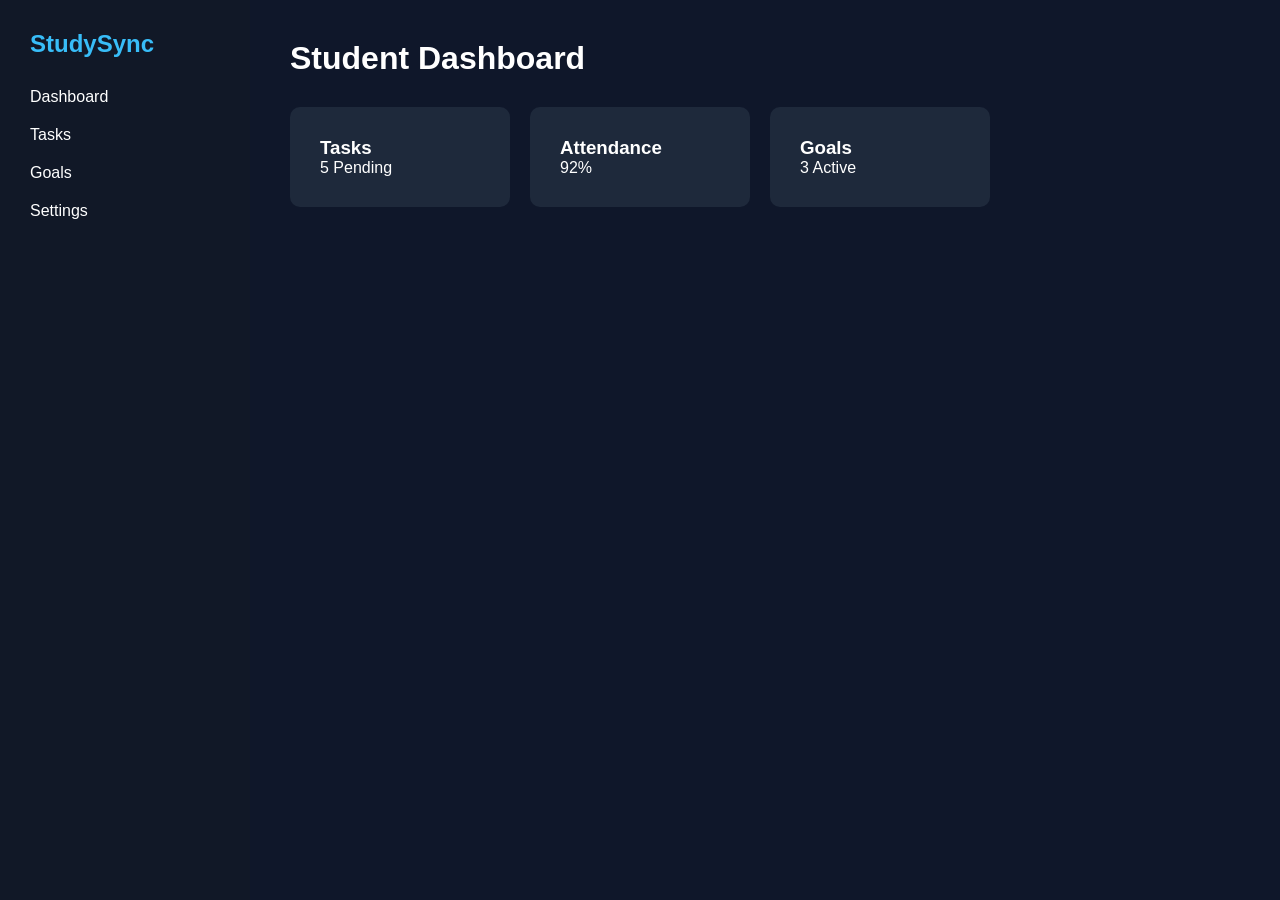
==== dashboard.html @ 3e72c03a "Added dashboard and login page content" ====
<!DOCTYPE html>
<html lang="en">
<head>
    <meta charset="UTF-8">
    <meta name="viewport" content="width=device-width, initial-scale=1.0">
    <title>Dashboard</title>

    <link rel="stylesheet" href="style.css">
</head>
<body>

    <div class="dashboard">

        <div class="sidebar">

            <h2>StudySync</h2>

            <a href="#">Dashboard</a>
            <a href="#">Tasks</a>
            <a href="#">Goals</a>
            <a href="#">Settings</a>

        </div>


        <div class="main-content">

            <h1>Student Dashboard</h1>

            <div class="dashboard-cards">

                <div class="dash-card">
                    <h3>Tasks</h3>
                    <p>5 Pending</p>
                </div>

                <div class="dash-card">
                    <h3>Attendance</h3>
                    <p>92%</p>
                </div>

                <div class="dash-card">
                    <h3>Goals</h3>
                    <p>3 Active</p>
                </div>

            </div>

        </div>

    </div>

</body>
</html>
---- style.css ----
*{
    margin: 0;
    padding: 0;
    box-sizing: border-box;
}


body{
    font-family: Arial, sans-serif;
    background-color: #0f172a;
    color: white;
}


/* Navbar */

.navbar{
    display: flex;
    justify-content: space-between;
    align-items: center;

    padding: 20px 50px;

    background-color: #111827;
}


.logo h1{
    color: #38bdf8;
}


.menu a{
    color: white;
    text-decoration: none;

    margin-left: 20px;
}


.menu a:hover{
    color: #38bdf8;
}



/* Hero Section */

.hero{
    height: 90vh;

    display: flex;
    justify-content: center;
    align-items: center;

    text-align: center;

    padding: 20px;
}


.hero-text h2{
    font-size: 50px;

    margin-bottom: 20px;
}


.hero-text p{
    font-size: 18px;

    color: #cbd5e1;

    margin-bottom: 30px;
}


button{
    padding: 12px 25px;

    border: none;
    border-radius: 6px;

    background-color: #38bdf8;

    color: white;

    font-size: 16px;

    cursor: pointer;
}


button:hover{
    background-color: #0ea5e9;
}
/* Features Section */

.features{
    padding: 80px 50px;

    text-align: center;
}


.features h2{
    font-size: 40px;

    margin-bottom: 50px;
}


.feature-box{
    display: flex;
    justify-content: center;
    gap: 30px;

    flex-wrap: wrap;
}


.card{
    background-color: #1e293b;

    padding: 30px;

    width: 300px;

    border-radius: 10px;

    transition: 0.3s;
}


.card:hover{
    transform: translateY(-10px);
}


.card h3{
    margin-bottom: 15px;

    color: #38bdf8;
}


.card p{
    color: #cbd5e1;
}
/* Responsive Design */

@media(max-width: 768px){

    .navbar{
        flex-direction: column;

        padding: 20px;
    }

    .menu{
        margin-top: 15px;
    }

    .menu a{
        margin: 0 10px;
    }

    .hero-text h2{
        font-size: 35px;
    }

    .hero-text p{
        font-size: 16px;
    }

    .feature-box{
        flex-direction: column;
        align-items: center;
    }

}
/* Footer */

.footer{
    background-color: #111827;

    padding: 20px;

    text-align: center;

    margin-top: 50px;
}


.footer p{
    color: #cbd5e1;
}
/* Dashboard */

.dashboard{
    display: flex;

    min-height: 100vh;
}


.sidebar{
    width: 250px;

    background-color: #111827;

    padding: 30px;
}


.sidebar h2{
    color: #38bdf8;

    margin-bottom: 30px;
}


.sidebar a{
    display: block;

    color: white;

    text-decoration: none;

    margin-bottom: 20px;
}


.sidebar a:hover{
    color: #38bdf8;
}


.main-content{
    flex: 1;

    padding: 40px;
}


.dashboard-cards{
    display: flex;

    gap: 20px;

    margin-top: 30px;

    flex-wrap: wrap;
}


.dash-card{
    background-color: #1e293b;

    padding: 30px;

    width: 220px;

    border-radius: 10px;
}
/* Login Page */

.login-container{
    height: 100vh;

    display: flex;
    justify-content: center;
    align-items: center;
}


.login-form{
    background-color: #1e293b;

    padding: 40px;

    border-radius: 10px;

    width: 350px;
}


.login-form h2{
    text-align: center;

    margin-bottom: 30px;
}


.login-form input{
    width: 100%;

    padding: 12px;

    margin-bottom: 20px;

    border: none;

    border-radius: 5px;
}
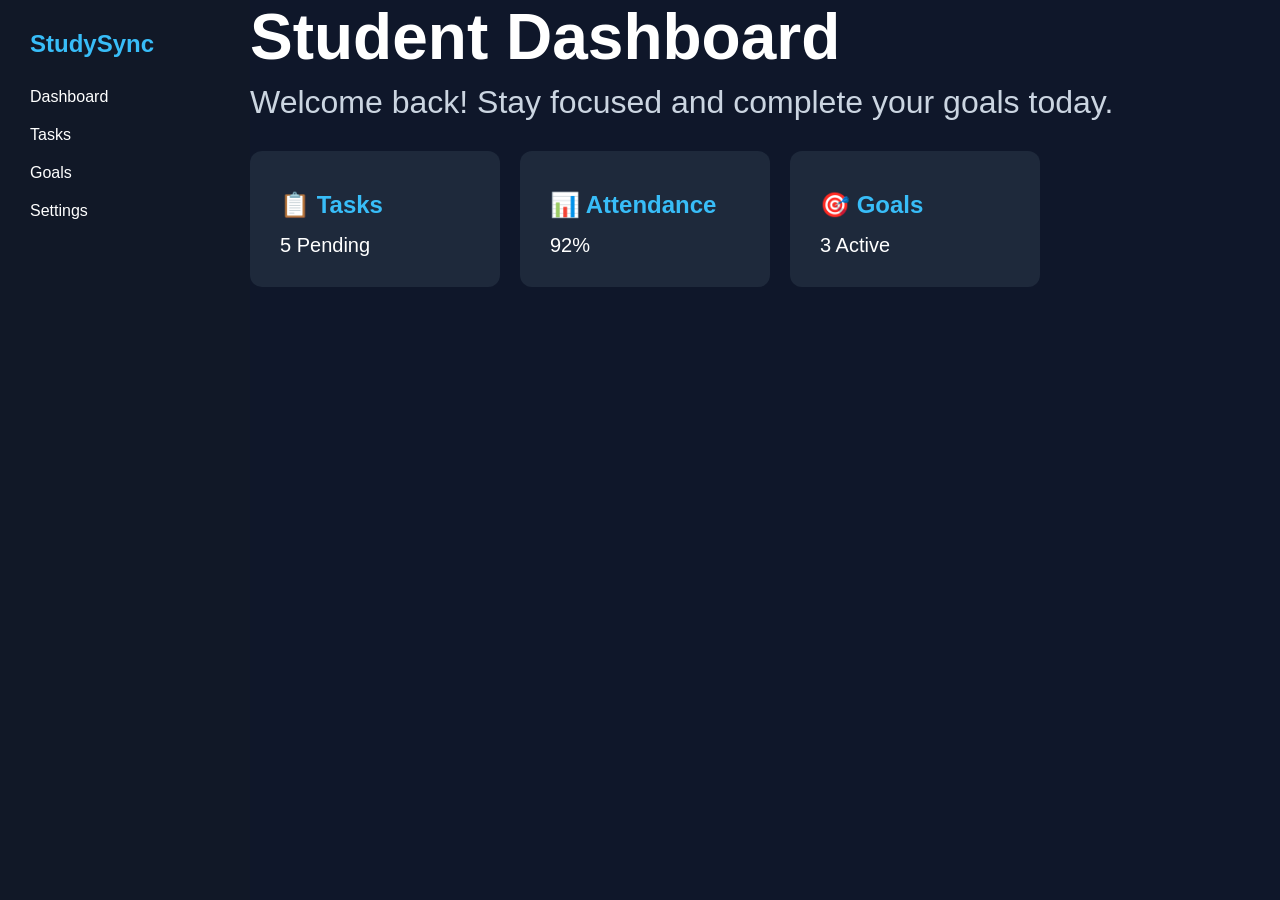
==== commit f0df8bc0: "Enhanced dashboard, login and added register page" ====
--- a/dashboard.html
+++ b/dashboard.html
@@ -26,21 +26,24 @@
         <div class="main-content">
 
             <h1>Student Dashboard</h1>
+            <p class="welcome-text">
+    Welcome back! Stay focused and complete your goals today.
+</p>
 
             <div class="dashboard-cards">
 
                 <div class="dash-card">
-                    <h3>Tasks</h3>
+                    <h3>📋 Tasks</h3>
                     <p>5 Pending</p>
                 </div>
 
                 <div class="dash-card">
-                    <h3>Attendance</h3>
+                    <h3>📊 Attendance</h3>
                     <p>92%</p>
                 </div>
 
                 <div class="dash-card">
-                    <h3>Goals</h3>
+                    <h3>🎯 Goals</h3>
                     <p>3 Active</p>
                 </div>
 
--- a/style.css
+++ b/style.css
@@ -79,7 +79,7 @@
     padding: 12px 25px;
 
     border: none;
-    border-radius: 6px;
+    border-radius: 8px;
 
     background-color: #38bdf8;
 
@@ -88,11 +88,17 @@
     font-size: 16px;
 
     cursor: pointer;
+
+    transition: all 0.3s ease;
 }
 
 
 button:hover{
     background-color: #0ea5e9;
+
+    transform: translateY(-3px);
+
+    box-shadow: 0 8px 20px rgba(56, 189, 248, 0.3);
 }
 /* Features Section */
 
@@ -129,11 +135,13 @@
     border-radius: 10px;
 
     transition: 0.3s;
-}
-
+    transition: all 0.3s ease;
+}
 
 .card:hover{
     transform: translateY(-10px);
+
+    box-shadow: 0 10px 25px rgba(56, 189, 248, 0.2);
 }
 
 
@@ -228,18 +236,23 @@
     text-decoration: none;
 
     margin-bottom: 20px;
+
+    transition: all 0.3s ease;
 }
 
 
 .sidebar a:hover{
     color: #38bdf8;
+
+    padding-left: 10px;
 }
 
 
 .main-content{
     flex: 1;
-
-    padding: 40px;
+ font-size: 32px;
+   
+     margin-bottom: 10px;
 }
 
 
@@ -259,10 +272,29 @@
 
     padding: 30px;
 
-    width: 220px;
-
-    border-radius: 10px;
-}
+    width: 250px;
+
+    border-radius: 12px;
+
+    transition: all 0.3s ease;
+}
+.dash-card h3{
+    color: #38bdf8;
+
+    margin-top: 10px;
+    margin-bottom: 15px;
+
+    font-size: 24px;
+}
+.dash-card:hover{
+    transform: translateY(-10px);
+
+    box-shadow: 0 10px 25px rgba(56,189,248,0.2);
+}
+.dash-card p{
+    font-size: 20px;
+}
+
 /* Login Page */
 
 .login-container{
@@ -302,4 +334,112 @@
     border: none;
 
     border-radius: 5px;
+    transition: all 0.3s ease;
+}
+.login-form input:focus{
+    outline: none;
+
+    box-shadow: 0 0 10px rgba(56,189,248,0.5);
+}
+/* Why StudySync Section */
+
+.why-us{
+    padding: 80px 50px;
+    text-align: center;
+}
+
+.why-us h2{
+    margin-bottom: 40px;
+    font-size: 40px;
+}
+
+.why-container{
+    display: flex;
+    justify-content: center;
+    gap: 25px;
+    flex-wrap: wrap;
+}
+
+.why-card{
+    width: 280px;
+    padding: 25px;
+    background-color: #1e293b;
+    border-radius: 10px;
+    transition: all 0.3s ease;
+}
+.why-card:hover{
+    transform: translateY(-10px);
+
+    box-shadow: 0 10px 25px rgba(56, 189, 248, 0.2);
+}
+
+.why-card h3{
+    margin-bottom: 15px;
+    color: #38bdf8;
+}
+.tagline{
+    color: #38bdf8;
+    margin-bottom: 15px;
+    font-weight: bold;
+}
+/* Statistics Section */
+
+.stats{
+    padding: 80px 50px;
+    text-align: center;
+}
+
+.stats h2{
+    font-size: 40px;
+    margin-bottom: 40px;
+}
+
+.stats-container{
+    display: flex;
+    justify-content: center;
+    gap: 30px;
+    flex-wrap: wrap;
+}
+
+.stat-card{
+    width: 250px;
+    padding: 30px;
+    background-color: #1e293b;
+    border-radius: 10px;
+    transition: all 0.3s ease;
+}
+.stat-card:hover{
+    transform: translateY(-10px);
+
+    box-shadow: 0 10px 25px rgba(56, 189, 248, 0.2);
+}
+
+.stat-card h3{
+    color: #38bdf8;
+    font-size: 40px;
+    margin-bottom: 10px;
+}
+.welcome-text{
+    color: #cbd5e1;
+
+    margin-top: 10px;
+
+    margin-bottom: 20px;
+}
+.register-text{
+    margin-top: 20px;
+
+    color: #cbd5e1;
+
+    text-align: center;
+
+    font-size: 14px;
+}
+.register-text a{
+    color: #38bdf8;
+    text-decoration: none;
+}
+
+.register-text a:hover{
+    text-decoration: underline;
 }
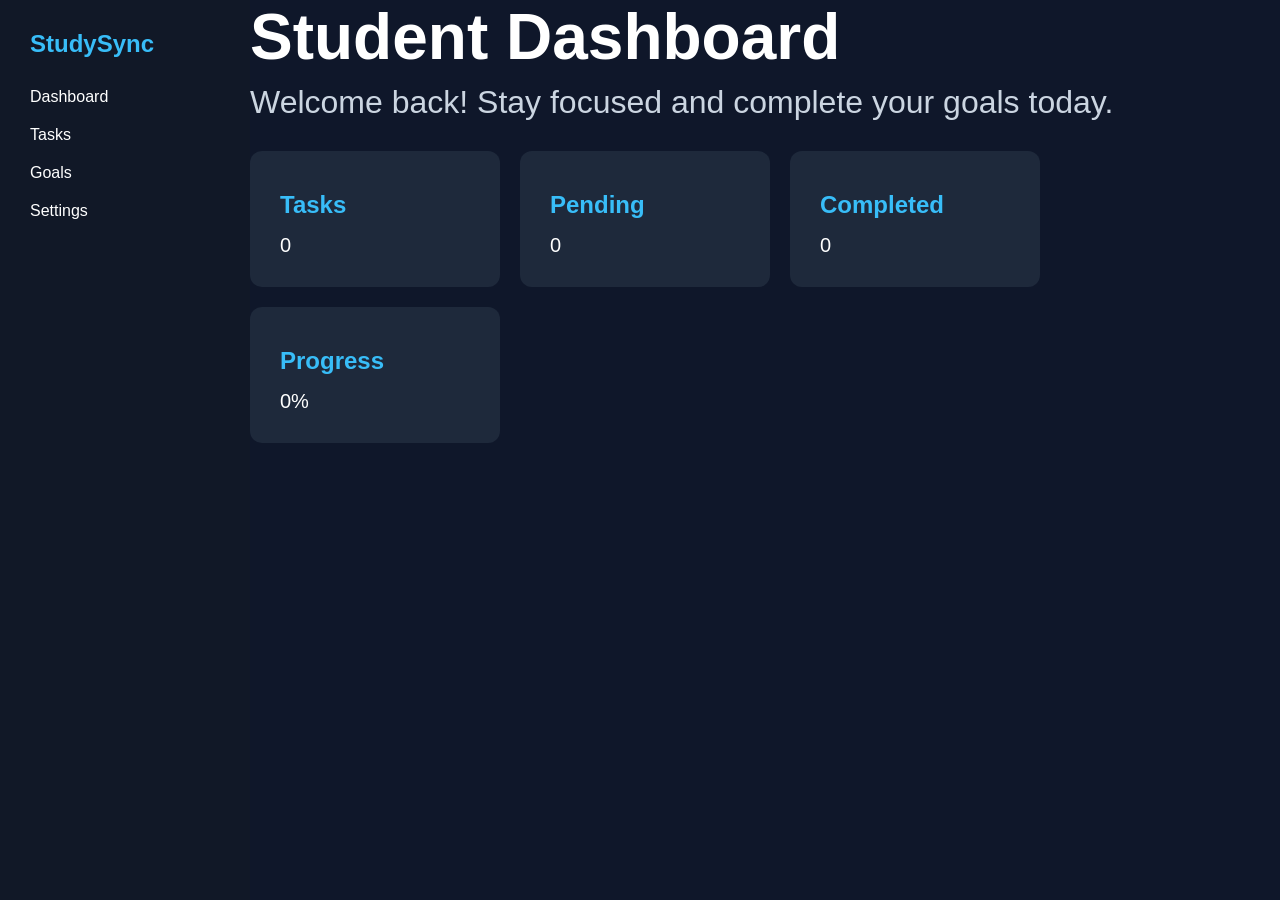
==== commit 4b61f0cc: "Integrated dashboard with task statistics and progress tracking" ====
--- a/dashboard.html
+++ b/dashboard.html
@@ -33,25 +33,34 @@
             <div class="dashboard-cards">
 
                 <div class="dash-card">
-                    <h3>📋 Tasks</h3>
-                    <p>5 Pending</p>
+                    <h3>Tasks</h3>
+
+<p id="dashboardTasks">0</p>
                 </div>
 
                 <div class="dash-card">
-                    <h3>📊 Attendance</h3>
-                    <p>92%</p>
+                    <h3>Pending</h3>
+
+<p id="dashboardPending">0</p>
                 </div>
 
                 <div class="dash-card">
-                    <h3>🎯 Goals</h3>
-                    <p>3 Active</p>
+                    <h3>Completed</h3>
+
+<p id="dashboardCompleted">0</p>
                 </div>
+
+                 <div class="dash-card">
+    <h3>Progress</h3>
+    <p id="dashboardProgress">0%</p>
+</div>
 
             </div>
 
         </div>
 
     </div>
-
+   
+<script src="dashboard.js"></script>
 </body>
 </html>
--- a/style.css
+++ b/style.css
@@ -442,4 +442,122 @@
 
 .register-text a:hover{
     text-decoration: underline;
+}
+
+.delete-btn{
+    padding: 5px 10px;
+    margin-left: 10px;
+    background-color: crimson;
+    color: white;
+    border: none;
+    border-radius: 5px;
+    cursor: pointer;
+}
+
+.delete-btn:hover{
+    background-color: darkred;
+}
+
+/* Task Manager */
+
+.task-container{
+    width: 700px;
+
+    margin: 50px auto;
+
+    background-color: #1e293b;
+
+    padding: 30px;
+
+    border-radius: 12px;
+
+    box-shadow: 0 10px 25px rgba(0,0,0,0.3);
+}
+
+.task-container h1{
+    margin-bottom: 10px;
+}
+
+#taskCount{
+    color: #38bdf8;
+
+    margin-bottom: 20px;
+}
+
+#taskInput{
+    width: 70%;
+
+    padding: 12px;
+
+    border: none;
+
+    border-radius: 8px;
+
+    margin-right: 10px;
+}
+
+#taskList{
+    list-style: none;
+
+    margin-top: 25px;
+}
+
+#taskList li{
+    background-color: #0f172a;
+
+    padding: 12px 15px;
+
+    margin-bottom: 12px;
+
+    border-radius: 8px;
+
+    display: flex;
+
+    justify-content: space-between;
+
+    align-items: center;
+}
+
+#addBtn{
+    padding: 12px 20px;
+    height: 48px;
+}
+
+#taskList li{
+    transition: all 0.3s ease;
+}
+
+#taskList li:hover{
+    transform: translateX(5px);
+}
+
+.complete-btn{
+    padding: 5px 10px;
+
+    margin-left: 10px;
+
+    background-color: seagreen;
+
+    color: white;
+
+    border: none;
+
+    border-radius: 5px;
+
+    cursor: pointer;
+}
+
+.complete-btn:hover{
+    background-color: green;
+}
+
+.completed-task{
+    text-decoration: line-through;
+
+    color: #94a3b8;
+}
+
+#taskList li div{
+    display: flex;
+    gap: 10px;
 }
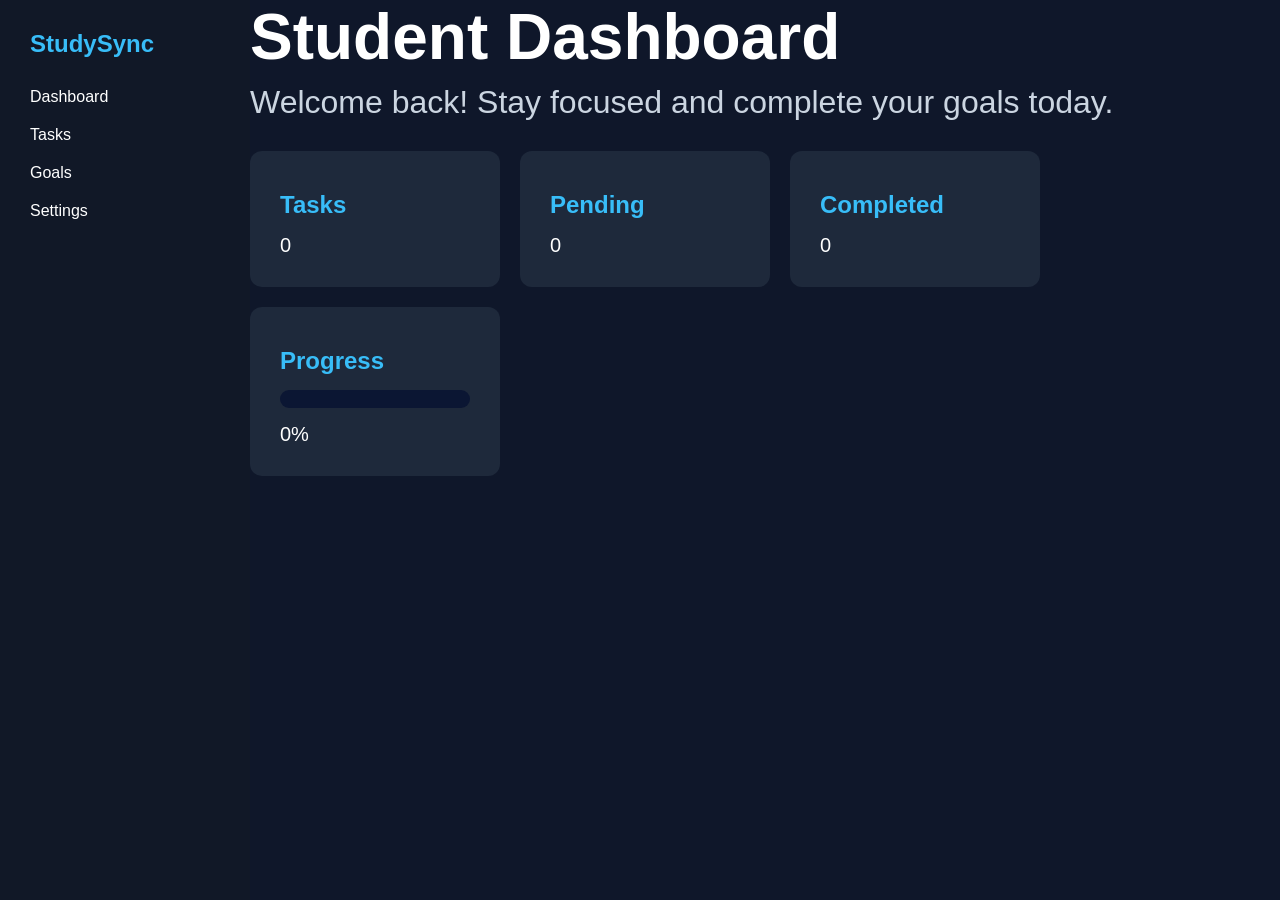
==== commit 2dbcae30: "Connected Get Started button to Dashboard" ====
--- a/dashboard.html
+++ b/dashboard.html
@@ -15,10 +15,10 @@
 
             <h2>StudySync</h2>
 
-            <a href="#">Dashboard</a>
-            <a href="#">Tasks</a>
-            <a href="#">Goals</a>
-            <a href="#">Settings</a>
+           <a href="dashboard.html">Dashboard</a>
+<a href="tasks.html">Tasks</a>
+<a href="#">Goals</a>
+<a href="#">Settings</a>
 
         </div>
 
@@ -51,8 +51,17 @@
                 </div>
 
                  <div class="dash-card">
+
     <h3>Progress</h3>
+
+    <div class="progress-bar">
+
+        <div id="progressFill"></div>
+
+    </div>
+
     <p id="dashboardProgress">0%</p>
+
 </div>
 
             </div>
--- a/style.css
+++ b/style.css
@@ -560,4 +560,94 @@
 #taskList li div{
     display: flex;
     gap: 10px;
+}
+
+.filter-buttons{
+    margin-top: 20px;
+    margin-bottom: 20px;
+
+    display: flex;
+    gap: 10px;
+}
+
+.dash-card{
+    transition: all 0.3s ease;
+}
+
+.dash-card:hover{
+    transform: translateY(-10px);
+
+    box-shadow: 0 10px 25px rgba(56,189,248,0.2);
+}
+
+
+
+.search-filter-container{
+    display: flex;
+    align-items: center;
+    gap: 15px;
+    margin: 20px 0;
+}
+
+#searchInput{
+    width: 250px;
+    padding: 10px;
+    border: none;
+    border-radius: 8px;
+}
+
+#taskCount,
+#completedCount,
+#pendingCount{
+    color: #38bdf8;
+    margin-bottom: 8px;
+    font-size: 14px;
+    font-weight: bold;
+}
+.stats-row{
+    display: flex;
+    gap: 25px;
+    margin-bottom: 20px;
+}
+
+.stats-row h3{
+    color: #38bdf8;
+    font-size:16px;
+    font-weight:600;
+}
+
+.theme-btn{
+    margin-bottom: 20px;
+}
+.light-theme{
+    background-color: white;
+    color: black;
+}
+
+.light-theme .task-container{
+    background-color: white;
+}
+
+.light-theme .task-container h1{
+    color: black;
+}
+
+.light-theme li{
+    background-color: #f1f5f9;
+    color: black;
+}
+
+.progress-bar{
+    width: 100%;
+    height: 18px;
+    background-color: #0b1633;
+    border-radius: 10px;
+    overflow: hidden;
+    margin: 15px 0;
+}
+
+#progressFill{
+    height: 100%;
+    background-color: #38bdf8;
+    transition: width 0.5s ease;
 }
